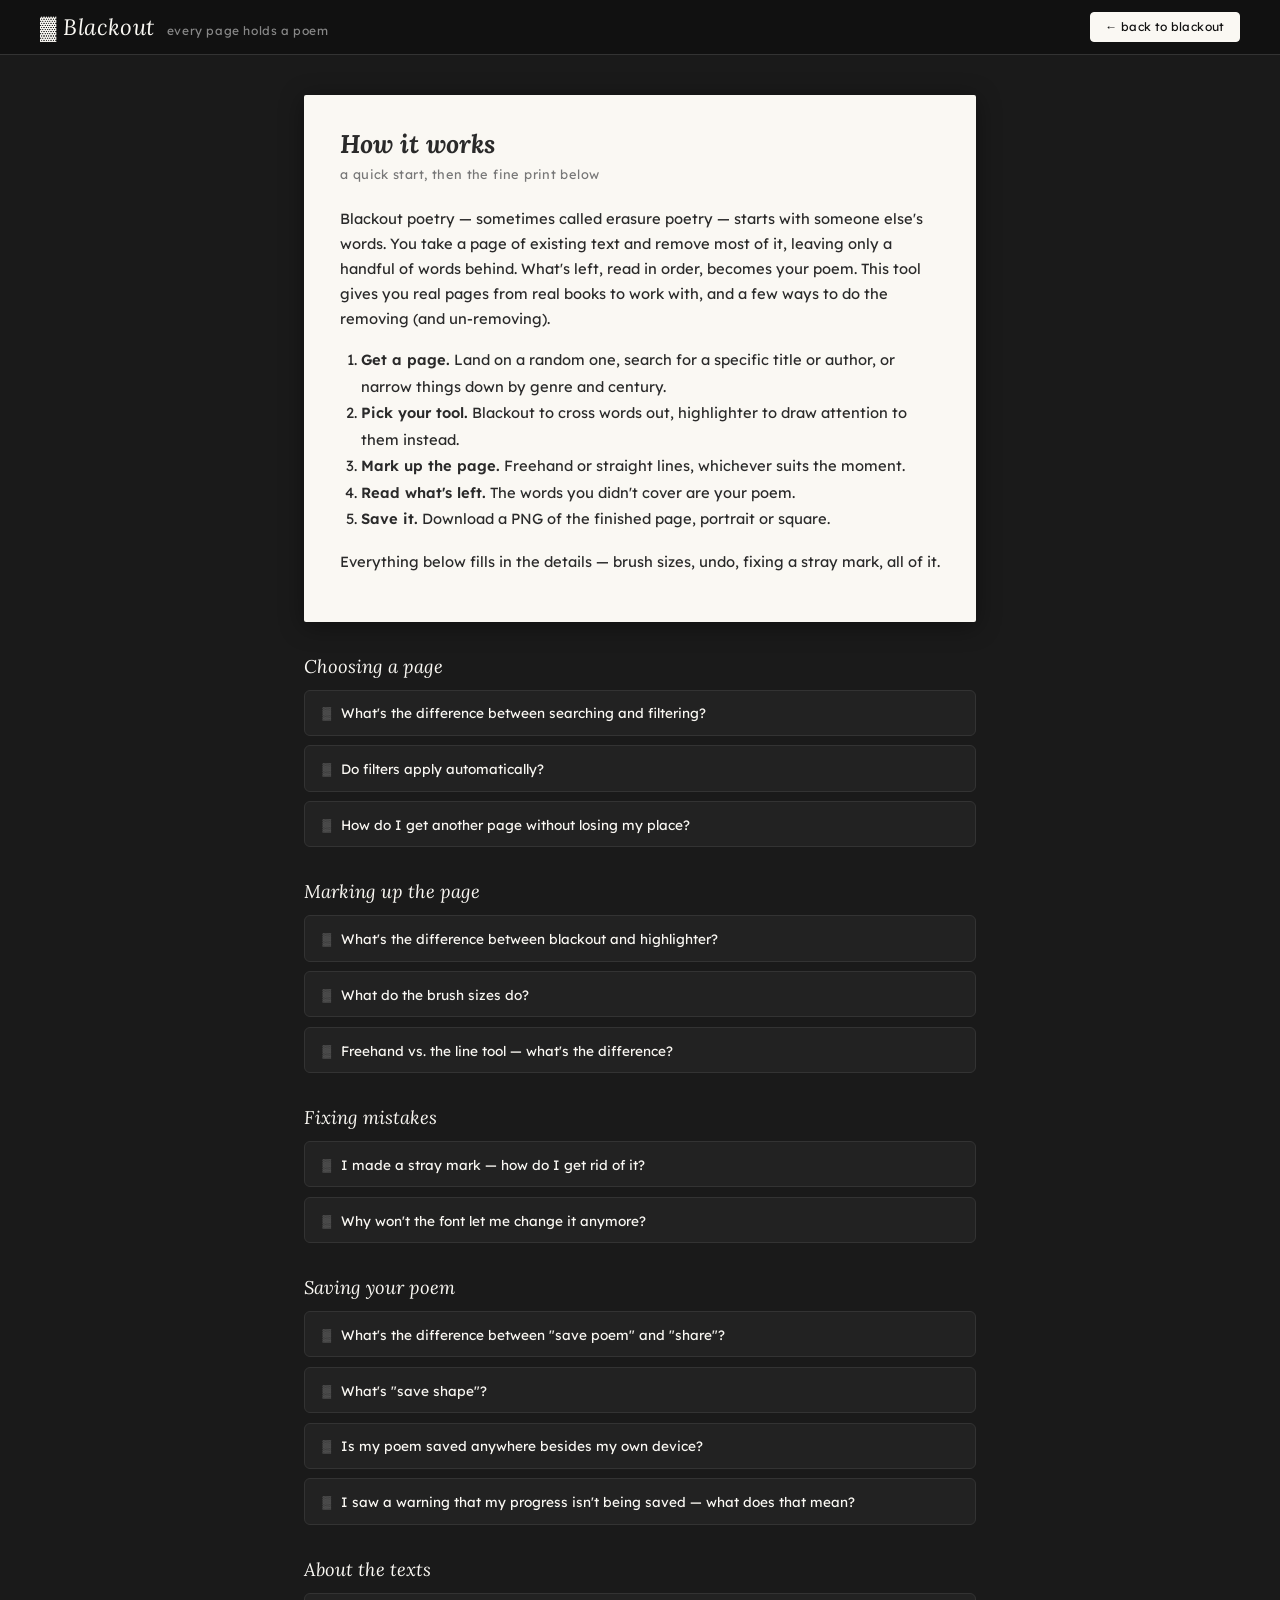
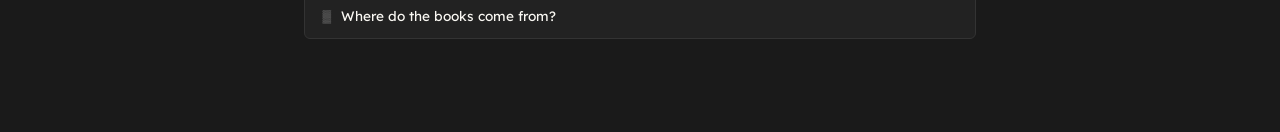
==== faq.html @ f6f393c2 "adding the FAQ" ====
<!DOCTYPE html>
<html lang="en">
<head>
  <meta charset="UTF-8">
  <meta name="viewport" content="width=device-width, initial-scale=1.0">
  <title>FAQ — Blackout</title>
  <link rel="icon" type="image/svg+xml" href="favicon.svg">
  <link href="https://fonts.googleapis.com/css2?family=Lora:ital@0;1&family=IM+Fell+English:ital@0;1&family=Lexend&display=swap" rel="stylesheet">
  <link rel="stylesheet" href="css/style.css">
  <style>
    .faq-layout {
      max-width: 720px;
      margin: 0 auto;
      padding: 1.25rem 1.5rem 4rem;
    }

    .faq-intro {
      background: var(--cream);
      color: #2a2a2a;
      border-radius: 2px;
      padding: 2rem 2.25rem;
      box-shadow: 0 4px 24px rgba(0,0,0,0.4);
      margin-bottom: 2rem;
    }

    .faq-intro h1 {
      font-family: 'Lora', Georgia, serif;
      font-style: italic;
      font-size: 1.6rem;
      margin-bottom: 0.4rem;
    }

    .faq-intro .faq-subtitle {
      font-size: 0.8rem;
      color: #777;
      letter-spacing: 0.03em;
      margin-bottom: 1.5rem;
    }

    .faq-intro p {
      line-height: 1.7;
      margin-bottom: 1rem;
      font-size: 0.92rem;
    }

    .faq-intro ol {
      margin: 0 0 1rem 1.3rem;
      line-height: 1.8;
      font-size: 0.92rem;
    }

    .faq-intro strong {
      font-weight: 600;
    }

    .faq-section-label {
      font-family: 'Lora', Georgia, serif;
      font-style: italic;
      font-size: 1.15rem;
      color: var(--text-light);
      margin: 2rem 0 0.75rem;
    }

    .faq-item {
      background: var(--bg-panel);
      border: 1px solid var(--border-dark);
      border-radius: 6px;
      margin-bottom: 0.6rem;
      overflow: hidden;
    }

    .faq-item summary {
      padding: 0.85rem 1.1rem;
      cursor: pointer;
      font-family: var(--font-ui);
      font-size: 0.85rem;
      color: var(--text-light);
      list-style: none;
      display: flex;
      align-items: center;
      gap: 0.6rem;
      transition: background 0.15s;
    }

    .faq-item summary::-webkit-details-marker { display: none; }

    .faq-item summary::before {
      content: '▓';
      color: var(--text-dim);
      font-size: 0.75rem;
      flex-shrink: 0;
      transition: color 0.15s;
    }

    .faq-item:hover summary,
    .faq-item[open] summary {
      background: var(--bg-panel-light);
    }

    .faq-item[open] summary::before {
      color: var(--text-light);
    }

    .faq-answer {
      padding: 0 1.1rem 1rem 2.5rem;
      color: var(--text-mid);
      font-size: 0.85rem;
      line-height: 1.7;
    }

    .faq-answer p {
      margin-bottom: 0.6rem;
    }

    .faq-answer p:last-child {
      margin-bottom: 0;
    }

    .faq-answer code {
      background: var(--bg-panel-light);
      padding: 0.1em 0.4em;
      border-radius: 3px;
      font-size: 0.9em;
      color: var(--text-light);
    }
  </style>
</head>
<body>

  <header>
    <div class="header-inner">
      <div class="header-brand">
        <span class="site-name">▓ Blackout</span>
        <span class="site-tagline">every page holds a poem</span>
      </div>
      <nav class="header-nav">
        <a href="index.html" class="nav-btn nav-btn-primary">← back to blackout</a>
      </nav>
    </div>
  </header>

  <main>
    <div class="faq-layout">

      <div class="faq-intro">
        <h1>How it works</h1>
        <div class="faq-subtitle">a quick start, then the fine print below</div>

        <p>Blackout poetry — sometimes called erasure poetry — starts with someone else's words. You take a page of existing text and remove most of it, leaving only a handful of words behind. What's left, read in order, becomes your poem. This tool gives you real pages from real books to work with, and a few ways to do the removing (and un-removing).</p>

        <ol>
          <li><strong>Get a page.</strong> Land on a random one, search for a specific title or author, or narrow things down by genre and century.</li>
          <li><strong>Pick your tool.</strong> Blackout to cross words out, highlighter to draw attention to them instead.</li>
          <li><strong>Mark up the page.</strong> Freehand or straight lines, whichever suits the moment.</li>
          <li><strong>Read what's left.</strong> The words you didn't cover are your poem.</li>
          <li><strong>Save it.</strong> Download a PNG of the finished page, portrait or square.</li>
        </ol>

        <p>Everything below fills in the details — brush sizes, undo, fixing a stray mark, all of it.</p>
      </div>

      <div class="faq-section-label">Choosing a page</div>

      <details class="faq-item">
        <summary>What's the difference between searching and filtering?</summary>
        <div class="faq-answer">
          <p>Search picks one exact book — type a title or author and select it from the list, and you'll get pages from that book specifically.</p>
          <p>Filters (genre, century) narrow a <em>pool</em> instead — check a few boxes and you'll get a random page from any book that matches. They're separate paths: picking a search result clears any filters, and picking a filter clears the search box.</p>
        </div>
      </details>

      <details class="faq-item">
        <summary>Do filters apply automatically?</summary>
        <div class="faq-answer">
          <p>Yes — the moment you click a genre or century chip (or clear them), a new random page loads under the new constraints. No extra "apply" step.</p>
        </div>
      </details>

      <details class="faq-item">
        <summary>How do I get another page without losing my place?</summary>
        <div class="faq-answer">
          <p>The <code>← prev page</code> / <code>another random page from this book</code> / <code>next page →</code> row (it appears both above and below the page) all stay within whatever book you're currently reading. The header's <code>give me a page</code> button is the wider one — it'll jump to a totally new book if you haven't searched or filtered for something specific.</p>
        </div>
      </details>

      <div class="faq-section-label">Marking up the page</div>

      <details class="faq-item">
        <summary>What's the difference between blackout and highlighter?</summary>
        <div class="faq-answer">
          <p>Blackout covers words completely — the classic redacted look. Highlighter is translucent and sits under the text, so the words stay readable but get a wash of color over them. Use whichever fits the poem you're after; nothing stops you from using both on the same page.</p>
        </div>
      </details>

      <details class="faq-item">
        <summary>What do the brush sizes do?</summary>
        <div class="faq-answer">
          <p>Blackout has four: a thin ballpoint-pen line, plus small, medium, and large squares — useful for anything from crossing out a single letter to blacking out a whole line. Highlighter uses one fixed size, since it's meant to mark words, not cover them precisely.</p>
        </div>
      </details>

      <details class="faq-item">
        <summary>Freehand vs. the line tool — what's the difference?</summary>
        <div class="faq-answer">
          <p>Freehand follows your mouse or finger exactly, for the loose, scribbled look most blackout poetry has. The line tool instead draws a perfectly straight line between two clicks — click once to start, click again to finish. It's handy for cleanly striking through a whole line of text.</p>
          <p>Switch between them any time under <strong>line drawing type</strong>. Started a line by mistake? Press <code>Escape</code> to cancel it before the second click.</p>
        </div>
      </details>

      <div class="faq-section-label">Fixing mistakes</div>

      <details class="faq-item">
        <summary>I made a stray mark — how do I get rid of it?</summary>
        <div class="faq-answer">
          <p>A few options, depending on what you need:</p>
          <p><strong>Undo last blackout stroke</strong> removes your most recent ink mark entirely. <strong>Micro-undo</strong> removes it one small square at a time, if you only want to trim part of a stroke rather than the whole thing.</p>
          <p><strong>Select blackout to remove</strong> (or the highlighter equivalent) lets you tap directly on any stroke — even an old one, not just your last — to delete just that one.</p>
          <p><strong>Clear all highlights</strong> wipes every highlight mark on the page in one go, if you'd rather start that layer over completely.</p>
        </div>
      </details>

      <details class="faq-item">
        <summary>Why won't the font let me change it anymore?</summary>
        <div class="faq-answer">
          <p>Once you've made your first blackout stroke, the font locks — changing it mid-poem would shift the text underneath and throw off everything you've already covered. Undo every stroke and it unlocks again. Highlighter marks don't lock the font, since they don't cover the text.</p>
        </div>
      </details>

      <div class="faq-section-label">Saving your poem</div>

      <details class="faq-item">
        <summary>What's the difference between "save poem" and "share"?</summary>
        <div class="faq-answer">
          <p><code>save poem</code> always downloads the finished image straight to your device — no extra dialog. <code>share</code> opens your device or browser's native share sheet instead, so you can send it directly to Messages, AirDrop, or wherever, if that's supported where you're using this.</p>
        </div>
      </details>

      <details class="faq-item">
        <summary>What's "save shape"?</summary>
        <div class="faq-answer">
          <p>Portrait keeps the image's natural height — most pages are taller than they are wide. Square pads the image out evenly on the shorter side so it fits a 1:1 frame, handy for posting somewhere that expects square images. On a very long poem, square mode can leave a fair amount of empty margin on the sides — worth a glance before sharing.</p>
        </div>
      </details>

      <details class="faq-item">
        <summary>Is my poem saved anywhere besides my own device?</summary>
        <div class="faq-answer">
          <p>No — everything happens right in your browser. Your in-progress poem is kept in your browser's local storage purely so it's still there if you reload the page; nothing gets sent anywhere until you explicitly choose to save or share the finished image yourself.</p>
        </div>
      </details>

      <details class="faq-item">
        <summary>I saw a warning that my progress isn't being saved — what does that mean?</summary>
        <div class="faq-answer">
          <p>Some browser settings — private/incognito windows especially — block the local storage this tool uses to remember your in-progress poem between reloads. If you see that warning, your work is still fine as long as you don't reload or close the tab; just save the image when you're done rather than counting on it still being there later.</p>
        </div>
      </details>

      <div class="faq-section-label">About the texts</div>

      <details class="faq-item">
        <summary>Where do the books come from?</summary>
        <div class="faq-answer">
          <p>Every text here comes from <a href="https://www.gutenberg.org" target="_blank" class="sidebar-link">Project Gutenberg</a>, a volunteer effort that digitizes and freely shares public-domain books. If you end up loving this tool, consider <a href="https://www.gutenberg.org/donate/" target="_blank" class="sidebar-link">donating to them</a> — none of this exists without their work.</p>
        </div>
      </details>

    </div>
  </main>

</body>
</html>
---- css/style.css ----
*, *::before, *::after { box-sizing: border-box; margin: 0; padding: 0; }

:root {
  --bg-dark: #1a1a1a;
  --bg-darker: #111;
  --bg-panel: #222;
  --bg-panel-light: #2a2a2a;
  --border-dark: #333;
  --border-mid: #444;
  --text-light: #faf8f3;
  --text-mid: #888;
  --text-dim: #555;
  --cream: #faf8f3;
  --font-ui: 'Lexend', Arial, sans-serif;
}

body {
  background: var(--bg-dark);
  color: var(--text-light);
  font-family: var(--font-ui);
  min-height: 100vh;
  display: flex;
  flex-direction: column;
}

/* ── HEADER ─────────────────────────────── */
header {
  background: var(--bg-darker);
  border-bottom: 1px solid var(--border-dark);
  padding: 0.75rem 1.5rem;
  position: sticky;
  top: 0;
  z-index: 100;
}

.header-inner {
  display: flex;
  align-items: center;
  justify-content: space-between;
  max-width: 1200px;
  margin: 0 auto;
}

.header-brand {
  display: flex;
  align-items: baseline;
  gap: 0.75rem;
}

.site-name {
  font-family: 'Lora', Georgia, serif;
  font-style: italic;
  font-size: 1.4rem;
  color: var(--text-light);
  letter-spacing: 0.02em;
}

.site-tagline {
  font-size: 0.75rem;
  color: var(--text-mid);
  letter-spacing: 0.05em;
}

.header-nav {
  display: flex;
  gap: 0.75rem;
  align-items: center;
}

.nav-btn {
  background: var(--bg-panel);
  border: 1px solid var(--border-dark);
  color: var(--text-mid);
  padding: 0.4rem 0.9rem;
  border-radius: 4px;
  font-size: 0.75rem;
  font-family: var(--font-ui);
  cursor: pointer;
  letter-spacing: 0.03em;
  transition: all 0.15s;
  text-decoration: none;
  display: inline-block;
}

.nav-btn:hover {
  border-color: var(--border-mid);
  color: var(--text-light);
}

.nav-btn-primary {
  background: var(--cream);
  color: var(--bg-darker);
  border-color: var(--cream);
}

.nav-btn-primary:hover {
  background: #f0ece4;
  color: var(--bg-darker);
}

/* ── STORAGE WARNING ─────────────────────── */
.storage-warning {
  background: #4a3620;
  color: #f0c98a;
  border-bottom: 1px solid #6b4e2a;
  padding: 0.5rem 1.5rem;
  font-size: 0.78rem;
  display: flex;
  align-items: center;
  justify-content: center;
  gap: 12px;
  text-align: center;
}

.storage-warning button {
  background: none;
  border: none;
  color: inherit;
  font-size: 1rem;
  line-height: 1;
  padding: 0 4px;
  cursor: pointer;
  flex-shrink: 0;
}

.storage-warning button:hover {
  color: #fff;
}

/* ── LAYOUT ──────────────────────────────── */
main {
  flex: 1;
  padding: 1.25rem 1.5rem;
}

.app-layout {
  display: flex;
  justify-content: center;
  align-items: start;
  gap: 1rem;
  max-width: 1400px;
  margin: 0 auto;
}

.page-area {
  flex: 0 1 640px;
  min-width: 280px;
}

.sidebar {
  flex: 0 1 220px;
  min-width: 180px;
}

/* ── FILTER BAR ──────────────────────────── */
.filter-bar {
  display: flex;
  gap: 0.5rem;
  margin-bottom: 1rem;
  flex-wrap: wrap;
}

.filter-btn {
  background: var(--bg-panel);
  border: 1px solid var(--border-dark);
  color: var(--text-mid);
  padding: 0.25rem 0.75rem;
  border-radius: 20px;
  font-size: 0.7rem;
  font-family: var(--font-ui);
  cursor: pointer;
  letter-spacing: 0.05em;
  transition: all 0.15s;
}

.filter-btn:hover {
  border-color: var(--border-mid);
  color: var(--text-light);
}

.filter-btn.active {
  background: var(--bg-panel-light);
  border-color: #666;
  color: var(--text-light);
}

/* ── LOADING / ERROR ─────────────────────── */
.loading-state, .error-state {
  background: var(--bg-panel);
  border-radius: 4px;
  padding: 3rem;
  text-align: center;
  color: var(--text-mid);
  font-size: 0.85rem;
  font-family: 'Lora', Georgia, serif;
  font-style: italic;
}

/* ── BOOK PAGE ───────────────────────────── */
.book-page {
  background: var(--cream);
  border-radius: 2px;
  padding: 1.5rem 2rem;
  position: relative;
  box-shadow: 0 4px 24px rgba(0,0,0,0.4);
}

.book-page-header {
  text-align: center;
  margin-bottom: 1.25rem;
  padding-bottom: 0.75rem;
  border-bottom: 1px solid #ccc;
}

.book-title {
  font-family: 'Lora', Georgia, serif;
  font-style: italic;
  font-size: 0.8rem;
  color: #666;
  letter-spacing: 0.05em;
}

.book-chapter {
  font-size: 0.7rem;
  color: #aaa;
  font-family: var(--font-ui);
  margin-top: 0.2rem;
}

#blackout-canvas {
  display: block;
  width: 100%;
  cursor: crosshair;
}

.book-page.unbrush-active #blackout-canvas {
  cursor: cell;
}

.book-page-footer {
  display: flex;
  justify-content: space-between;
  align-items: center;
  margin-top: 0.75rem;
  padding-top: 0.5rem;
  border-top: 1px solid #ccc;
}

.book-author {
  font-size: 0.7rem;
  color: #aaa;
  font-style: italic;
  font-family: 'Lora', Georgia, serif;
}

.page-number {
  font-size: 0.7rem;
  color: #aaa;
  font-style: italic;
  font-family: 'Lora', Georgia, serif;
}

/* ── PAGE NAV ────────────────────────────── */
.page-nav {
  display: flex;
  gap: 0.5rem;
  margin-top: 1rem;
  justify-content: center;
  flex-wrap: wrap;
}

.page-nav-top {
  margin-top: 0;
  margin-bottom: 1rem;
}

.page-nav-btn {
  background: var(--bg-panel);
  border: 1px solid var(--border-dark);
  color: var(--text-mid);
  padding: 0.4rem 0.9rem;
  border-radius: 4px;
  font-size: 0.75rem;
  font-family: var(--font-ui);
  cursor: pointer;
  transition: all 0.15s;
}

.page-nav-btn:hover {
  border-color: var(--border-mid);
  color: var(--text-light);
}

/* ── SIDEBAR ─────────────────────────────── */
.sidebar {
  background: var(--bg-panel);
  border-radius: 8px;
  overflow: hidden;
  border: 1px solid var(--border-dark);
  position: sticky;
  top: 70px;
}

.sidebar-section {
  padding: 0.9rem 1rem;
  border-bottom: 1px solid var(--border-dark);
  transition: background 0.15s;
}

.sidebar-section.tool-section-active {
  background: var(--bg-panel-light);
}

.sidebar-section:last-child {
  border-bottom: none;
}

.sidebar-title {
  font-family: 'Lora', Georgia, serif;
  font-style: italic;
  font-size: 1rem;
  color: var(--text-light);
  letter-spacing: 0.02em;
}

.sidebar-label {
  font-size: 0.65rem;
  color: var(--text-dim);
  text-transform: uppercase;
  letter-spacing: 0.1em;
  margin-bottom: 0.6rem;
}

.sidebar-book-title {
  font-family: 'Lora', Georgia, serif;
  font-style: italic;
  font-size: 0.85rem;
  color: var(--text-light);
  margin-bottom: 0.2rem;
}

.sidebar-book-author {
  font-size: 0.75rem;
  color: var(--text-mid);
}

/* ── BRUSH BUTTONS ───────────────────────── */
.brush-row {
  display: flex;
  gap: 0.5rem;
  margin-bottom: 0.6rem;
}

.brush-btn {
  width: 40px;
  height: 40px;
  background: var(--bg-panel-light);
  border: 1px solid var(--border-mid);
  border-radius: 4px;
  display: flex;
  align-items: center;
  justify-content: center;
  cursor: pointer;
  transition: all 0.15s;
}

.brush-btn:hover, .brush-btn.active {
  border-color: #888;
  background: #333;
}

.brush-dot {
  background: var(--cream);
  border-radius: 50%;
  display: block;
}

.brush-pen {
  width: 2px;
  height: 18px;
  border-radius: 1px;
  transform: rotate(45deg);
}
.brush-sm { width: 6px; height: 6px; }
.brush-md { width: 10px; height: 10px; }
.brush-lg { width: 16px; height: 16px; }

/* ── COLOR BUTTONS ───────────────────────── */
.color-row {
  display: flex;
  gap: 0.5rem;
}

.color-btn {
  width: 32px;
  height: 32px;
  border-radius: 50%;
  border: 2px solid var(--border-mid);
  cursor: pointer;
  transition: all 0.15s;
}

.color-btn:hover, .color-btn.active {
  border-color: #aaa;
  transform: scale(1.1);
}

.highlight-color-btn {
  width: 32px;
  height: 32px;
  border-radius: 50%;
  border: 2px solid var(--border-mid);
  cursor: pointer;
  transition: all 0.15s;
  margin-bottom: 0.6rem;
}

.highlight-color-btn:hover, .highlight-color-btn.active {
  border-color: #aaa;
  transform: scale(1.1);
}

/* ── LINE DRAWING TYPE TOGGLE ────────────── */
.linemode-row {
  display: flex;
  gap: 0.5rem;
}

.linemode-btn {
  flex: 1;
  background: var(--bg-panel-light);
  border: 1px solid var(--border-mid);
  color: var(--text-mid);
  padding: 0.4rem 0.5rem;
  border-radius: 4px;
  font-size: 0.75rem;
  font-family: var(--font-ui);
  cursor: pointer;
  transition: all 0.15s;
  letter-spacing: 0.03em;
}

.linemode-btn:hover, .linemode-btn.active {
  border-color: #888;
  color: var(--text-light);
  background: #333;
}

/* ── SAVE SHAPE TOGGLE ────────────────────── */
.shape-row {
  display: flex;
  gap: 0.5rem;
}

.shape-btn {
  flex: 1;
  background: var(--bg-panel-light);
  border: 1px solid var(--border-mid);
  color: var(--text-mid);
  padding: 0.4rem 0.5rem;
  border-radius: 4px;
  font-size: 0.75rem;
  font-family: var(--font-ui);
  cursor: pointer;
  transition: all 0.15s;
  letter-spacing: 0.03em;
}

.shape-btn:hover, .shape-btn.active {
  border-color: #888;
  color: var(--text-light);
  background: #333;
}

/* ── UNBRUSH BUTTONS ─────────────────────── */
.unbrush-btn.active {
  background: #4a2626;
  border-color: #a55;
  color: var(--text-light);
}

.unbrush-btn.active:hover {
  border-color: #c66;
}

/* ── FONT BUTTONS ────────────────────────── */
.font-row {
  display: flex;
  gap: 0.5rem;
  flex-wrap: wrap;
}

.font-btn {
  background: var(--bg-panel-light);
  border: 1px solid var(--border-mid);
  color: var(--text-mid);
  padding: 0.3rem 0.6rem;
  border-radius: 4px;
  font-size: 0.75rem;
  cursor: pointer;
  transition: all 0.15s;
}

.font-btn:hover, .font-btn.active {
  border-color: #888;
  color: var(--text-light);
  background: #333;
}

/* ── SIDEBAR ACTIONS ─────────────────────── */
.sidebar-action-btn {
  width: 100%;
  padding: 0.5rem;
  background: var(--bg-panel-light);
  border: 1px solid var(--border-mid);
  color: var(--text-mid);
  border-radius: 4px;
  font-size: 0.75rem;
  font-family: var(--font-ui);
  cursor: pointer;
  margin-bottom: 0.4rem;
  text-align: left;
  transition: all 0.15s;
  letter-spacing: 0.03em;
}

.sidebar-action-btn:hover {
  border-color: #888;
  color: var(--text-light);
}

.sidebar-action-primary {
  background: var(--cream);
  color: var(--bg-darker);
  border-color: var(--cream);
}

.sidebar-action-primary:hover {
  background: #f0ece4;
  color: var(--bg-darker);
}

/* ── ATTRIBUTION ─────────────────────────── */
.sidebar-attribution {
  font-size: 0.7rem;
  color: var(--text-dim);
  line-height: 1.6;
}

.sidebar-attribution a {
  color: var(--text-mid);
  text-decoration: none;
}

.sidebar-attribution a:hover {
  color: var(--text-light);
}

.sidebar-attribution p {
  margin-bottom: 0.4rem;
}

.font-btn.locked {
  opacity: 0.35;
  cursor: not-allowed;
}
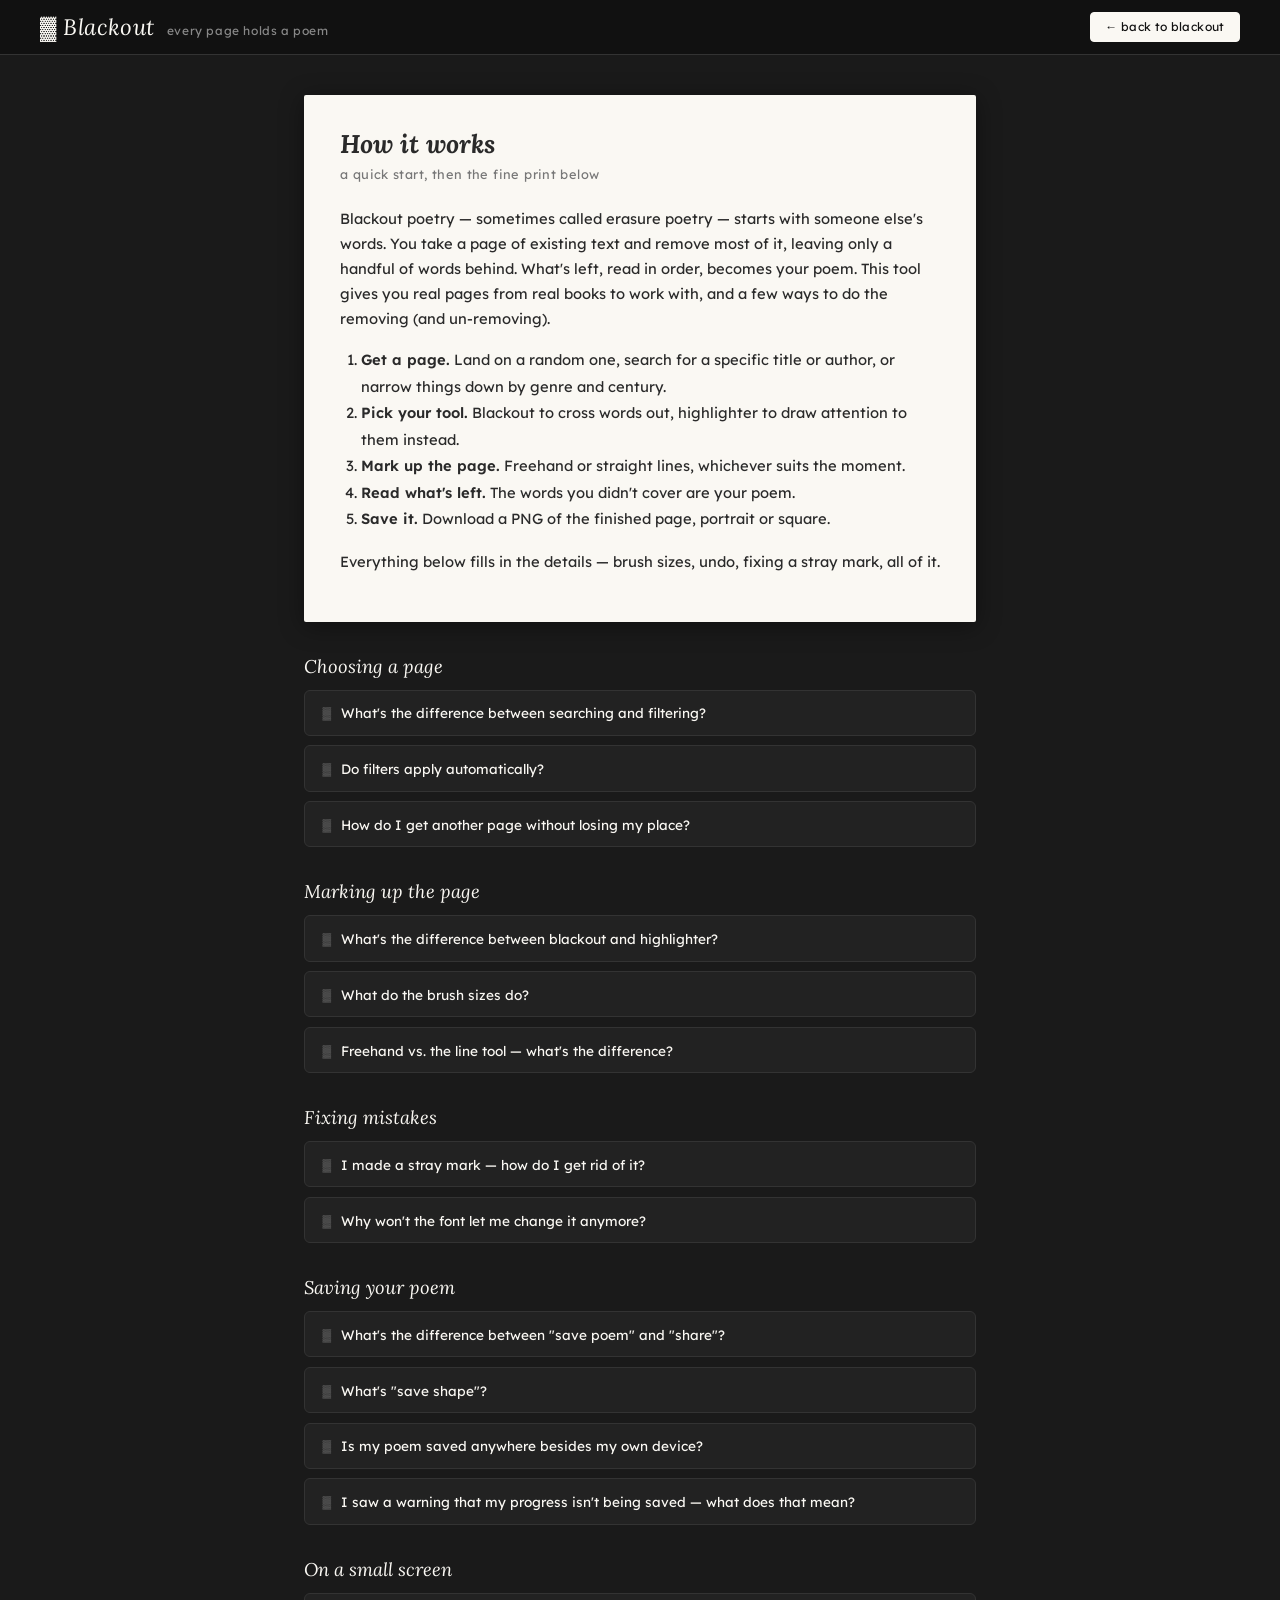
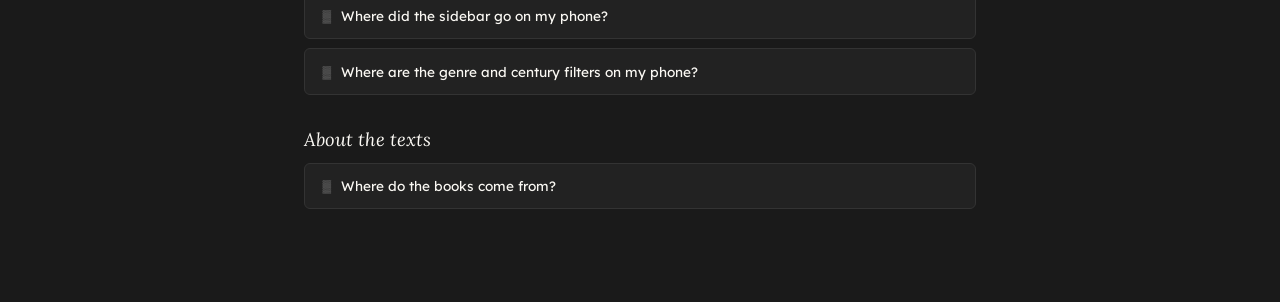
==== commit 007ccde4: "adding mobile to faq" ====
--- a/faq.html
+++ b/faq.html
@@ -6,7 +6,7 @@
   <title>FAQ — Blackout</title>
   <link rel="icon" type="image/svg+xml" href="favicon.svg">
   <link href="https://fonts.googleapis.com/css2?family=Lora:ital@0;1&family=IM+Fell+English:ital@0;1&family=Lexend&display=swap" rel="stylesheet">
-  <link rel="stylesheet" href="css/style.css">
+  <link rel="stylesheet" href="css/style.css?v=1">
   <style>
     .faq-layout {
       max-width: 720px;
@@ -179,7 +179,7 @@
       <details class="faq-item">
         <summary>How do I get another page without losing my place?</summary>
         <div class="faq-answer">
-          <p>The <code>← prev page</code> / <code>another random page from this book</code> / <code>next page →</code> row (it appears both above and below the page) all stay within whatever book you're currently reading. The header's <code>give me a page</code> button is the wider one — it'll jump to a totally new book if you haven't searched or filtered for something specific.</p>
+          <p>The <code>← prev page</code> / <code>another random page from this book</code> / <code>next page →</code> row (it appears both above and below the page) all stay within whatever book you're currently reading. The header's <code>new page</code> button is the wider one — it'll jump to a totally new book if you haven't searched or filtered for something specific.</p>
         </div>
       </details>
 
@@ -231,14 +231,14 @@
       <details class="faq-item">
         <summary>What's the difference between "save poem" and "share"?</summary>
         <div class="faq-answer">
-          <p><code>save poem</code> always downloads the finished image straight to your device — no extra dialog. <code>share</code> opens your device or browser's native share sheet instead, so you can send it directly to Messages, AirDrop, or wherever, if that's supported where you're using this.</p>
+          <p><code>save poem</code> always saves the finished image to your device. On most browsers that's a direct download, no extra dialog — but on an iPhone or iPad it opens the share sheet instead and asks you to tap "Save Image," since that's the only way a website can actually save a photo into your Photos library there. <code>share</code> always opens that same native share sheet, on any device, so you can send the image straight to Messages, AirDrop, or wherever else, rather than just saving it.</p>
         </div>
       </details>
 
       <details class="faq-item">
         <summary>What's "save shape"?</summary>
         <div class="faq-answer">
-          <p>Portrait keeps the image's natural height — most pages are taller than they are wide. Square pads the image out evenly on the shorter side so it fits a 1:1 frame, handy for posting somewhere that expects square images. On a very long poem, square mode can leave a fair amount of empty margin on the sides — worth a glance before sharing.</p>
+          <p>Portrait keeps the image's natural height — most pages are taller than they are wide. Square fits everything into a 1:1 frame — but instead of always padding or shrinking, it automatically checks whether splitting the page into two side-by-side halves (like an open book) would waste less space than padding a single tall column would. On a narrow screen, splitting usually wins; on a wide screen, or for a short poem, plain padding usually wins. Either way, the text itself never shrinks — only the layout changes.</p>
         </div>
       </details>
 
@@ -253,6 +253,23 @@
         <summary>I saw a warning that my progress isn't being saved — what does that mean?</summary>
         <div class="faq-answer">
           <p>Some browser settings — private/incognito windows especially — block the local storage this tool uses to remember your in-progress poem between reloads. If you see that warning, your work is still fine as long as you don't reload or close the tab; just save the image when you're done rather than counting on it still being there later.</p>
+        </div>
+      </details>
+
+      <div class="faq-section-label">On a small screen</div>
+
+      <details class="faq-item">
+        <summary>Where did the sidebar go on my phone?</summary>
+        <div class="faq-answer">
+          <p>It's tucked behind the small ▓ button in the bottom corner. Tap it once and three small buttons appear above it: a pen/highlighter switch, undo, and a button shaped like a little open drawer — that one opens the full set of tools (colors, brush sizes, fonts, save shape, all of it) as a full-screen panel. Tap ▓ again to put the quick buttons away.</p>
+          <p>The pen/highlighter and undo buttons are there for the fast back-and-forth of actually drawing, so you're not opening the full panel for every small adjustment — they stay put once revealed, so after the first tap, switching tools or undoing is back to a single tap each.</p>
+        </div>
+      </details>
+
+      <details class="faq-item">
+        <summary>Where are the genre and century filters on my phone?</summary>
+        <div class="faq-answer">
+          <p>They collapse into a single "Filters" row above the page, with a small number badge showing how many are currently active. Tap it to expand the genre and century chips, same as on a larger screen — they just stay out of the way until you need them.</p>
         </div>
       </details>
 
--- a/css/style.css
+++ b/css/style.css
@@ -270,8 +270,15 @@
 }
 
 .page-nav-top {
-  margin-top: 0;
+  margin-top: 0.5rem;
   margin-bottom: 1rem;
+}
+
+.page-nav-divider {
+  width: min(85%, 420px);
+  height: 1px;
+  background: var(--border-dark);
+  margin: 1.25rem auto 0;
 }
 
 .page-nav-btn {
@@ -323,12 +330,40 @@
   letter-spacing: 0.02em;
 }
 
+.sidebar-title-row {
+  display: flex;
+  align-items: center;
+  justify-content: space-between;
+}
+
+.sidebar-toggle-icon {
+  display: none; /* only shown on mobile, see media query below */
+  background: none;
+  border: none;
+  color: var(--text-light);
+  font-size: 1.1rem;
+  cursor: pointer;
+  padding: 0.2rem 0.4rem;
+  line-height: 1;
+}
+
+.sidebar-fab {
+  display: none; /* only shown on mobile, see media query below */
+}
+
 .sidebar-label {
   font-size: 0.65rem;
   color: var(--text-dim);
   text-transform: uppercase;
   letter-spacing: 0.1em;
   margin-bottom: 0.6rem;
+  display: block;
+  list-style: none;
+  cursor: default;
+}
+
+.sidebar-label::-webkit-details-marker {
+  display: none;
 }
 
 .sidebar-book-title {
@@ -564,3 +599,179 @@
   opacity: 0.35;
   cursor: not-allowed;
 }
+
+/* ── DESKTOP: neutralize the accordion behavior ──────────────────
+   .sidebar-section and .filters-accordion are <details> elements so a
+   single mobile media query can turn them into an accordion. On desktop
+   they default to `open` in the markup and just stay that way — this
+   only stops a stray click on the label from toggling one closed. */
+@media (min-width: 769px) {
+  .sidebar-section summary,
+  .filters-accordion summary {
+    pointer-events: none;
+  }
+}
+
+/* ── MOBILE LAYOUT ────────────────────────────────────────────── */
+@media (max-width: 768px) {
+  .header-inner {
+    flex-wrap: wrap;
+    row-gap: 0.5rem;
+  }
+
+  .header-brand {
+    flex-direction: column;
+    align-items: flex-start;
+    gap: 0.1rem;
+  }
+
+  .site-tagline {
+    font-size: 0.68rem;
+  }
+
+  .app-layout {
+    flex-direction: column;
+  }
+
+  .page-area {
+    flex: 1 1 auto;
+    width: 100%;
+    max-width: none;
+  }
+
+  /* The sidebar becomes a full-screen overlay on mobile, toggled by the
+     floating ▓ button. Since it covers the whole viewport, the poem's
+     scroll position never changes underneath it — opening and closing
+     is a single tap either direction, nothing to scroll back to. */
+  .sidebar {
+    position: static;
+    display: none;
+    width: 100%;
+    overflow: visible;
+  }
+
+  .sidebar.sidebar-open {
+    display: block;
+    position: fixed;
+    top: 0;
+    left: 0;
+    right: 0;
+    bottom: 0;
+    z-index: 1000;
+    overflow-y: auto;
+    -webkit-overflow-scrolling: touch;
+    border-radius: 0;
+    border: none;
+    padding-top: 0.5rem;
+    padding-bottom: 2rem;
+  }
+
+  .sidebar-toggle-icon {
+    display: inline-flex;
+    align-items: center;
+    justify-content: center;
+  }
+
+  .sidebar-fab {
+    display: flex;
+    position: fixed;
+    bottom: 1.25rem;
+    right: 1.25rem;
+    width: 52px;
+    height: 52px;
+    border-radius: 50%;
+    align-items: center;
+    justify-content: center;
+    background: var(--cream);
+    color: var(--bg-darker);
+    font-size: 1.3rem;
+    border: none;
+    cursor: pointer;
+    box-shadow: 0 4px 16px rgba(0,0,0,0.5);
+    z-index: 500;
+  }
+
+  /* Only one ▓ toggle visible at a time — the FAB hides itself once the
+     sidebar (and its own inline ▓ close icon) is open. Relies on the FAB
+     being a later sibling of .sidebar in the markup. */
+  .sidebar.sidebar-open ~ .sidebar-fab {
+    display: none;
+  }
+
+  /* Quick-access cluster — hidden until the main ▓ is tapped once
+     (.expanded), and hidden again whenever the full drawer is open,
+     same sibling-selector trick as the main FAB above. Nearest to
+     farthest from the main button: switch tool, undo, open drawer. */
+  .fab-mini {
+    display: none;
+    position: fixed;
+    right: 24px;
+    width: 44px;
+    height: 44px;
+    border-radius: 50%;
+    align-items: center;
+    justify-content: center;
+    border: 1px solid var(--border-mid);
+    cursor: pointer;
+    z-index: 501;
+    box-shadow: 0 2px 10px rgba(0,0,0,0.4);
+    color: var(--text-light);
+    font-size: 1.1rem;
+  }
+
+  .sidebar-fab.expanded ~ .fab-mini {
+    display: flex;
+  }
+
+  .sidebar.sidebar-open ~ .fab-mini {
+    display: none;
+  }
+
+  #fab-toggle {
+    bottom: 86px;
+    background: var(--bg-panel-light); /* neutral panel — matches the
+      other two mini buttons; the dot inside carries the actual color,
+      same pattern as every other color swatch in this app, so a black
+      fill still reads clearly instead of vanishing into the page bg */
+  }
+
+  .fab-toggle-dot {
+    width: 20px;
+    height: 20px;
+    border-radius: 50%;
+    background: #1a1a1a;
+    border: 1.5px solid #777;
+  }
+
+  #fab-undo {
+    bottom: 144px;
+    background: var(--bg-panel-light);
+  }
+
+  #fab-drawer {
+    bottom: 202px;
+    background: var(--bg-panel-light);
+  }
+
+  /* Accordion affordance for section/filter labels */
+  .sidebar-label,
+  .filters-summary {
+    cursor: pointer;
+    position: relative;
+    padding-right: 1.1rem;
+  }
+
+  .sidebar-label::after,
+  .filters-summary::after {
+    content: '▸';
+    position: absolute;
+    right: 0;
+    top: 0;
+    color: var(--text-dim);
+  }
+
+  details[open] > .sidebar-label::after,
+  .filters-accordion[open] > .filters-summary::after {
+    content: '▾';
+  }
+}
